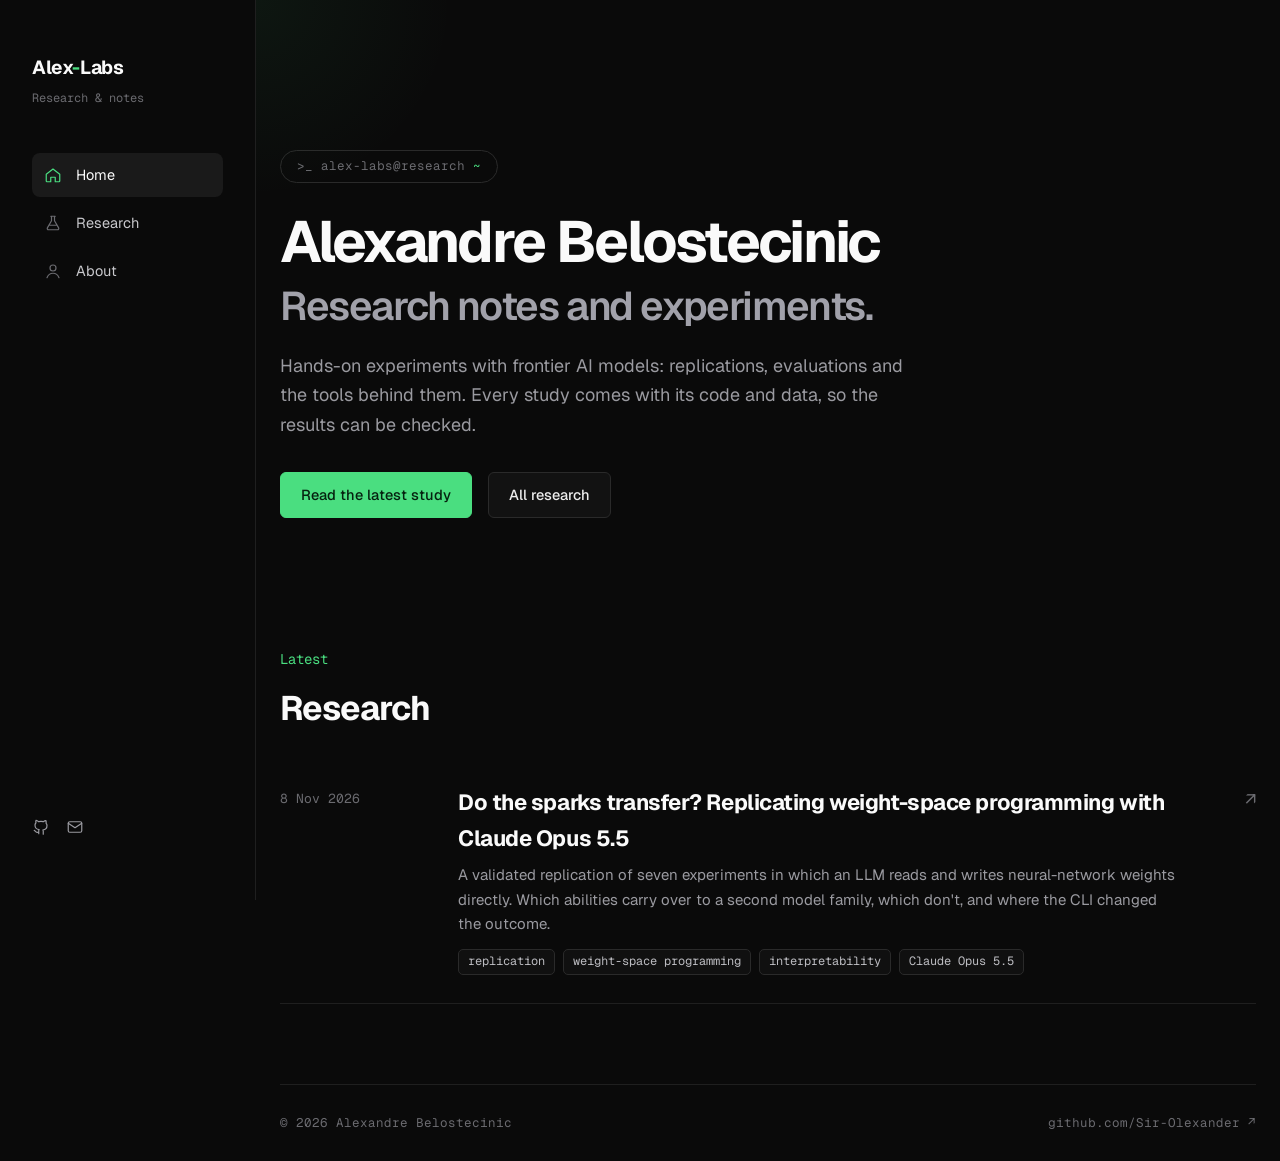
==== index.html @ bf08c970 "Research site: home, research index, about, and the weight-space programming replication" ====
<!doctype html>
<html lang="en">
<head>
<meta charset="utf-8">
<meta name="viewport" content="width=device-width, initial-scale=1">
<title>Alexandre Belostecinic — Research</title>
<meta name="description" content="Research notes and experiments by Alexandre Belostecinic: replications, evaluations and the tools behind them.">
<meta property="og:title" content="Alexandre Belostecinic — Research">
<meta property="og:description" content="Research notes and experiments by Alexandre Belostecinic: replications, evaluations and the tools behind them.">
<meta property="og:type" content="website">
<link rel="preconnect" href="https://fonts.googleapis.com">
<link rel="preconnect" href="https://fonts.gstatic.com" crossorigin>
<link href="https://fonts.googleapis.com/css2?family=Geist:wght@400;500;600;700&family=Geist+Mono:wght@400;500&display=swap" rel="stylesheet">
<link rel="icon" href="/assets/favicon.svg" type="image/svg+xml">
<link rel="stylesheet" href="/assets/site.css">
<script src="/assets/site.js" defer></script>
</head>
<body>
<aside class="sidebar">
  <div>
    <a class="brand" href="/">Alex<span>-</span>Labs</a>
    <p class="brand-sub mono">Research &amp; notes</p>
  </div>
  <nav class="nav"><a href="/" class="active"><svg viewBox="0 0 24 24"><path d="m3 11 9-7 9 7v9a1 1 0 0 1-1 1h-5v-6H9v6H4a1 1 0 0 1-1-1z"/></svg>Home</a><a href="/research/"><svg viewBox="0 0 24 24"><path d="M9 3h6M10 3v6l-5.5 9.5A1.7 1.7 0 0 0 6 21h12a1.7 1.7 0 0 0 1.5-2.5L14 9V3M7.5 15h9"/></svg>Research</a><a href="/about/"><svg viewBox="0 0 24 24"><circle cx="12" cy="8" r="4"/><path d="M4 21c1.5-4 4.5-6 8-6s6.5 2 8 6"/></svg>About</a></nav>
  <div class="side-foot">
    <a href="https://github.com/Sir-Olexander" target="_blank" rel="noopener" aria-label="GitHub"><svg viewBox="0 0 24 24"><path d="M9 19c-4 1.5-4-2-6-2.5m12 5v-3.5c0-1 .1-1.4-.5-2 2.8-.3 5.5-1.4 5.5-6a4.6 4.6 0 0 0-1.3-3.2 4.2 4.2 0 0 0-.1-3.2s-1.1-.3-3.5 1.3a12 12 0 0 0-6.2 0C6.5 2.8 5.4 3.1 5.4 3.1a4.2 4.2 0 0 0-.1 3.2A4.6 4.6 0 0 0 4 9.5c0 4.6 2.7 5.7 5.5 6-.6.6-.6 1.2-.5 2V21"/></svg></a>
    <a href="mailto:alexandrebelostecinic@gmail.com" aria-label="Email"><svg viewBox="0 0 24 24"><rect x="3" y="5" width="18" height="14" rx="2"/><path d="m3 7 9 6 9-6"/></svg></a>
  </div>
</aside>
<header class="topbar">
  <a class="brand" href="/">Alex<span>-</span>Labs</a>
  <button class="menu-btn" aria-label="Menu" aria-expanded="false">☰</button>
</header>
<main>

  <div class="wrap">
  <section class="hero">
    <div class="glow" aria-hidden="true"></div>
    <span class="prompt mono">&gt;_ alex-labs@research <b>~</b></span>
    <h1>Alexandre Belostecinic</h1>
    <p class="hero-tag">Research notes and experiments.</p>
    <p class="lead">Hands-on experiments with frontier AI models: replications, evaluations and the tools behind them. Every study comes with its code and data, so the results can be checked.</p>
    <div class="cta">
      <a class="btn primary" href="/research/weight-space-programming-claude/">Read the latest study</a>
      <a class="btn" href="/research/">All research</a>
    </div>
  </section>
  <section>
    <p class="eyebrow mono">Latest</p>
    <h2>Research</h2>
    <div class="entries"><a class="entry" href="/research/weight-space-programming-claude/">
      <span class="date mono">8 Nov 2026</span>
      <div><h3>Do the sparks transfer? Replicating weight-space programming with Claude Opus 5.5</h3>
        <p>A validated replication of seven experiments in which an LLM reads and writes neural-network weights directly. Which abilities carry over to a second model family, which don't, and where the CLI changed the outcome.</p>
        <div class="tags mono"><span>replication</span><span>weight-space programming</span><span>interpretability</span><span>Claude Opus 5.5</span></div></div>
      <span class="arrow">↗</span></a></div>
  </section>
  </div>
  <footer class="footer mono"><span>© <span id="year">2026</span> Alexandre Belostecinic</span><a href="https://github.com/Sir-Olexander" target="_blank" rel="noopener">github.com/Sir-Olexander ↗</a></footer>
</main>
</body>
</html>
---- assets/site.css ----
/* Visual language shared with the portfolio (Alex-Labs): dark, Geist, green accent, left sidebar. */
:root{
  --bg:#0a0a0a; --panel:#111; --line:#1f1f1f; --line2:#2a2a2a;
  --text:#ededed; --muted:#9a9aa0; --dim:#6b6b70; --white:#fafafa;
  --accent:#4ade80; --accent-dim:rgba(74,222,128,.12);
  --side:256px;
}
*{box-sizing:border-box;margin:0;padding:0}
html{scroll-behavior:smooth}
body{background:var(--bg);color:var(--text);font:16px/1.65 Geist,system-ui,-apple-system,sans-serif;-webkit-font-smoothing:antialiased}
a{color:inherit;text-decoration:none}
.mono{font-family:"Geist Mono",ui-monospace,monospace}
code{font-family:"Geist Mono",monospace;font-size:.85em;background:#1a1a1a;border:1px solid var(--line2);padding:1px 5px;border-radius:4px;color:#cfcfcf}
svg{width:18px;height:18px;fill:none;stroke:currentColor;stroke-width:1.6;stroke-linecap:round;stroke-linejoin:round}

/* sidebar */
.sidebar{position:fixed;inset:0 auto 0 0;width:var(--side);border-right:1px solid var(--line);padding:52px 32px 56px;display:flex;flex-direction:column;gap:44px;background:var(--bg);z-index:10}
.brand{font-weight:700;font-size:19px;letter-spacing:-.02em;color:var(--white)}
.brand span{color:var(--accent)}
.brand-sub{font-size:12px;color:var(--dim);margin-top:6px}
.nav{display:flex;flex-direction:column;gap:4px}
.nav a{display:flex;align-items:center;gap:14px;padding:10px 12px;border-radius:8px;color:#c8c8cc;font-size:14.5px;transition:background .2s,color .2s}
.nav a svg{color:var(--dim);transition:color .2s}
.nav a:hover{background:#151515;color:var(--white)}
.nav a.active{background:#1a1a1a;color:var(--white)}
.nav a.active svg{color:var(--accent)}
.side-foot{margin-top:auto;display:flex;gap:16px;color:var(--muted)}
.side-foot a:hover{color:var(--white)}
.topbar{display:none}

main{margin-left:var(--side);padding:0 24px}
.wrap{max-width:1136px}
.section{padding:110px 0 40px}
.eyebrow{color:var(--accent);font-size:14px;margin-bottom:18px}
h1{font-size:clamp(38px,5.4vw,58px);line-height:1.06;letter-spacing:-.04em;font-weight:700;color:var(--white)}
h2{font-size:34px;line-height:1.15;letter-spacing:-.03em;color:var(--white);font-weight:700}
.lead{color:var(--muted);font-size:18px;max-width:640px;margin-top:22px}
.section-lead{color:var(--muted);font-size:17px;margin-top:14px;padding-bottom:36px;border-bottom:1px solid var(--line)}

/* home */
.hero{position:relative;min-height:72vh;display:flex;flex-direction:column;justify-content:center;max-width:900px;padding:80px 0 60px}
.glow{position:absolute;left:-24px;top:0;width:200px;height:200px;background:radial-gradient(circle at 0 0,rgba(74,222,128,.06),transparent 70%);pointer-events:none}
.prompt{align-self:flex-start;border:1px solid var(--line2);border-radius:999px;padding:5px 16px;font-size:12.5px;color:var(--dim);margin-bottom:28px}
.prompt b{color:var(--accent);font-weight:400}
.hero-tag{font-size:clamp(26px,3.6vw,40px);font-weight:600;letter-spacing:-.035em;color:#a1a1aa;margin-top:10px;line-height:1.15}
.cta{display:flex;gap:16px;margin-top:32px;flex-wrap:wrap}
.btn{display:inline-flex;align-items:center;gap:8px;padding:10px 20px;border-radius:6px;border:1px solid var(--line2);background:#121212;font-size:14.5px;font-weight:500;transition:transform .15s,background .2s,border-color .2s}
.btn:hover{border-color:#3a3a3a;background:#171717}
.btn.primary{background:var(--accent);border-color:var(--accent);color:#06210f}
.btn.primary:hover{background:#6ee79a;transform:translateY(-1px)}

/* entry list (research index, home) */
.entries{margin-top:28px}
.entry{display:grid;grid-template-columns:150px 1fr auto;gap:28px;align-items:start;padding:28px 0;border-bottom:1px solid var(--line);transition:background .2s}
.entry:hover h3{color:var(--accent)}
.entry .date{font-size:13px;color:var(--dim);padding-top:4px}
.entry h3{font-size:22px;color:var(--white);letter-spacing:-.02em;transition:color .2s}
.entry p{color:var(--muted);font-size:15px;margin-top:6px;max-width:720px}
.tags{display:flex;flex-wrap:wrap;gap:8px;margin-top:12px}
.tags span{font-size:12px;border:1px solid var(--line2);border-radius:5px;padding:2px 9px;color:#bdbdc2;background:#101010}
.entry .arrow{color:var(--dim);font-size:18px;padding-top:2px;transition:color .2s,transform .2s}
.entry:hover .arrow{color:var(--accent);transform:translate(2px,-2px)}
.empty-note{color:var(--dim);font-size:14.5px;padding:24px 0}

/* article */
.article{max-width:760px;padding:96px 0 40px}
.article-meta{display:flex;flex-wrap:wrap;gap:8px 18px;font-size:13px;color:var(--dim);margin-top:22px}
.article-meta b{color:#c8c8cc;font-weight:500}
.tldr{margin-top:36px;border:1px solid rgba(74,222,128,.22);background:rgba(74,222,128,.04);border-radius:12px;padding:22px 26px}
.tldr .k{font-size:12px;letter-spacing:.14em;color:var(--accent)}
.tldr p,.tldr li{color:#d6d6da;font-size:15.5px}
.tldr ul{margin-top:8px;padding-left:18px}
.prose{margin-top:8px}
.prose h2{font-size:26px;margin:64px 0 4px;scroll-margin-top:24px}
.prose h2 .n{color:var(--accent);font-family:"Geist Mono",monospace;font-size:15px;font-weight:400;margin-right:10px}
.prose h3{font-size:18px;color:var(--white);margin:34px 0 4px;letter-spacing:-.01em}
.prose p{color:#c9c9ce;margin-top:16px}
.prose ul,.prose ol{color:#c9c9ce;margin-top:14px;padding-left:22px}
.prose li{margin-top:6px}
.prose li::marker{color:var(--dim)}
.prose strong{color:var(--white);font-weight:600}
.prose a,.link{color:var(--accent);border-bottom:1px solid rgba(74,222,128,.35)}
.prose a:hover,.link:hover{border-bottom-color:var(--accent)}
.prose blockquote{margin-top:18px;border-left:2px solid var(--accent);padding:4px 0 4px 18px;color:var(--muted);font-style:italic}
.prose pre{margin-top:16px;background:#0f0f0f;border:1px solid var(--line2);border-radius:8px;padding:16px 18px;overflow-x:auto;font-size:13px;line-height:1.55}
.prose pre code{background:none;border:none;padding:0}
.note{margin-top:18px;border:1px solid var(--line2);background:#0f0f0f;border-radius:10px;padding:16px 20px;color:var(--muted);font-size:14.5px}
.note b{color:var(--white)}

/* tables */
.table-wrap{margin-top:20px;overflow-x:auto;border:1px solid var(--line);border-radius:10px}
table{width:100%;border-collapse:collapse;font-size:14px}
th,td{text-align:left;padding:10px 14px;border-bottom:1px solid var(--line);vertical-align:top}
th{font-family:"Geist Mono",monospace;font-weight:400;font-size:12px;letter-spacing:.06em;color:var(--dim);background:#0f0f0f}
td{color:#cfcfd4}
tr:last-child td{border-bottom:none}
td.num,th.num{text-align:right;font-variant-numeric:tabular-nums;white-space:nowrap}
td .win{color:var(--accent)}
.cap{font-size:13px;color:var(--dim);margin-top:10px}

/* table of contents */
.toc{margin-top:36px;border-top:1px solid var(--line);border-bottom:1px solid var(--line);padding:18px 0}
.toc .k{font-size:12px;letter-spacing:.14em;color:var(--dim)}
.toc ol{list-style:none;columns:2;column-gap:32px;margin-top:10px}
.toc li{font-size:14px;padding:3px 0}
.toc a{color:#c8c8cc}
.toc a:hover{color:var(--accent)}
.toc .n{color:var(--accent);font-family:"Geist Mono",monospace;font-size:12px;margin-right:8px}

.footer{border-top:1px solid var(--line);color:var(--dim);font-size:12.5px;padding:28px 0;margin-top:80px;max-width:1136px;display:flex;justify-content:space-between;gap:16px;flex-wrap:wrap}
.footer a:hover{color:var(--white)}

@media (prefers-reduced-motion:reduce){*{animation:none!important;transition:none!important}}
@media (max-width:820px){
  .sidebar{transform:translateX(-100%);transition:transform .3s;width:260px}
  body.menu-open .sidebar{transform:none}
  .topbar{display:flex;position:sticky;top:0;z-index:9;justify-content:space-between;align-items:center;padding:14px 20px;background:rgba(10,10,10,.9);backdrop-filter:blur(8px);border-bottom:1px solid var(--line)}
  .menu-btn{background:none;border:1px solid var(--line2);color:#fff;border-radius:6px;padding:4px 10px;font-size:16px}
  main{margin-left:0;padding:0 20px}
  .hero{min-height:auto;padding:70px 0 40px}
  .section{padding-top:70px}
  .article{padding-top:56px}
  .entry{grid-template-columns:1fr;gap:6px}
  .entry .arrow{display:none}
  .toc ol{columns:1}
}
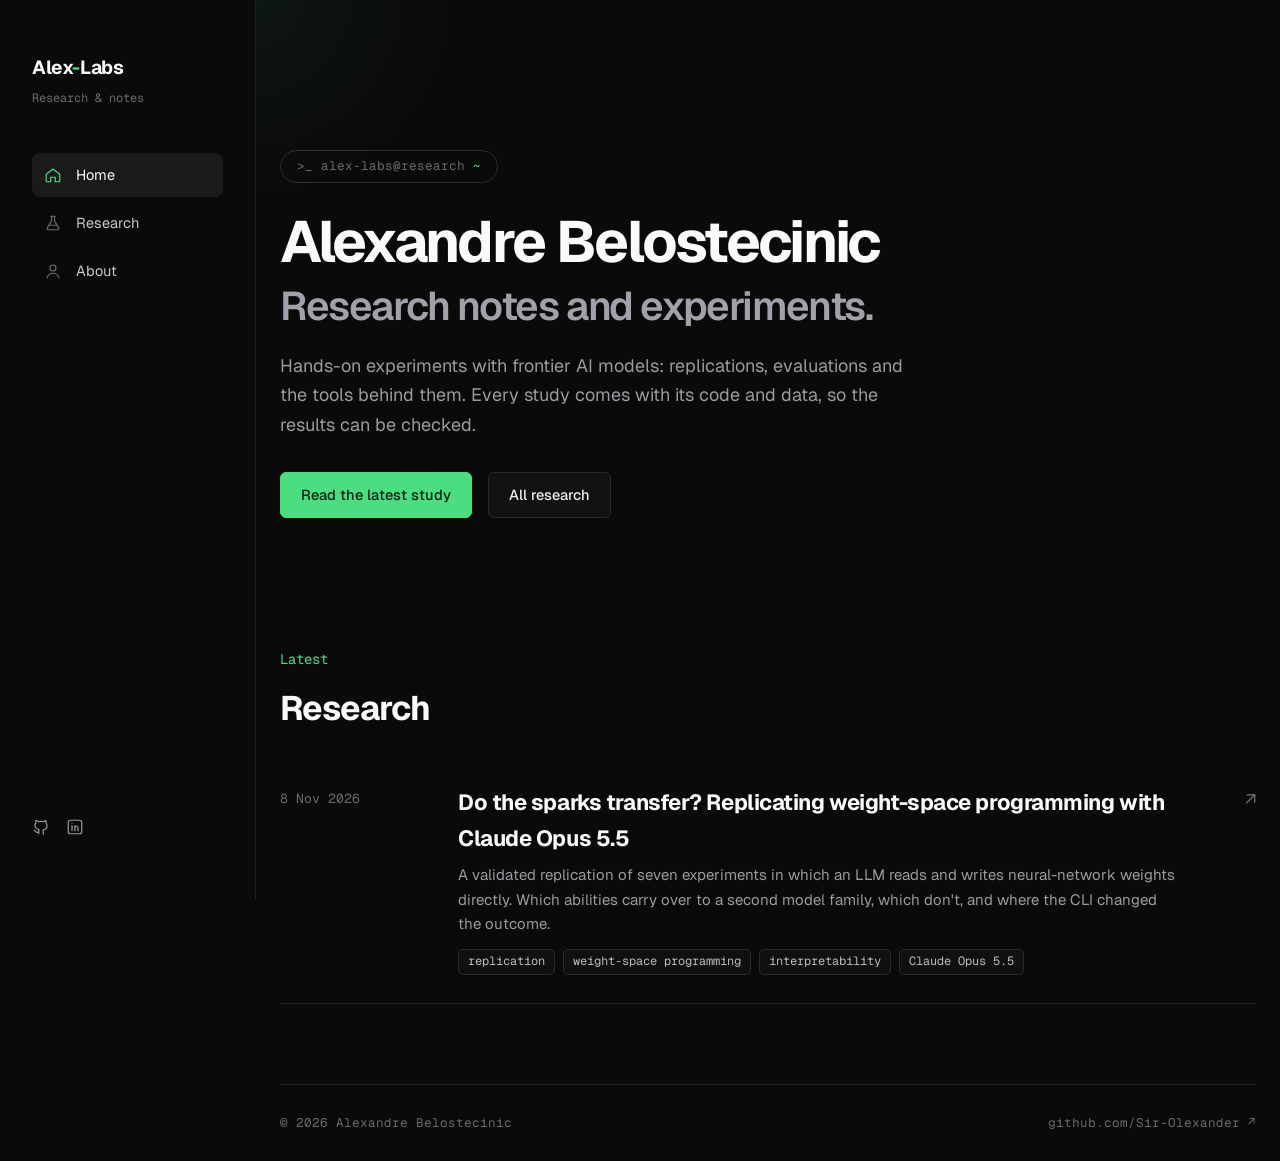
==== commit 496367df: "Replace email with LinkedIn on About page and sidebar" ====
--- a/index.html
+++ b/index.html
@@ -24,7 +24,7 @@
   <nav class="nav"><a href="/" class="active"><svg viewBox="0 0 24 24"><path d="m3 11 9-7 9 7v9a1 1 0 0 1-1 1h-5v-6H9v6H4a1 1 0 0 1-1-1z"/></svg>Home</a><a href="/research/"><svg viewBox="0 0 24 24"><path d="M9 3h6M10 3v6l-5.5 9.5A1.7 1.7 0 0 0 6 21h12a1.7 1.7 0 0 0 1.5-2.5L14 9V3M7.5 15h9"/></svg>Research</a><a href="/about/"><svg viewBox="0 0 24 24"><circle cx="12" cy="8" r="4"/><path d="M4 21c1.5-4 4.5-6 8-6s6.5 2 8 6"/></svg>About</a></nav>
   <div class="side-foot">
     <a href="https://github.com/Sir-Olexander" target="_blank" rel="noopener" aria-label="GitHub"><svg viewBox="0 0 24 24"><path d="M9 19c-4 1.5-4-2-6-2.5m12 5v-3.5c0-1 .1-1.4-.5-2 2.8-.3 5.5-1.4 5.5-6a4.6 4.6 0 0 0-1.3-3.2 4.2 4.2 0 0 0-.1-3.2s-1.1-.3-3.5 1.3a12 12 0 0 0-6.2 0C6.5 2.8 5.4 3.1 5.4 3.1a4.2 4.2 0 0 0-.1 3.2A4.6 4.6 0 0 0 4 9.5c0 4.6 2.7 5.7 5.5 6-.6.6-.6 1.2-.5 2V21"/></svg></a>
-    <a href="mailto:alexandrebelostecinic@gmail.com" aria-label="Email"><svg viewBox="0 0 24 24"><rect x="3" y="5" width="18" height="14" rx="2"/><path d="m3 7 9 6 9-6"/></svg></a>
+    <a href="https://www.linkedin.com/in/aubelos/" target="_blank" rel="noopener" aria-label="LinkedIn"><svg viewBox="0 0 24 24"><rect x="3" y="3" width="18" height="18" rx="3"/><path d="M8 10v7M8 7v.01M12 17v-4a2 2 0 0 1 4 0v4M12 10v7"/></svg></a>
   </div>
 </aside>
 <header class="topbar">
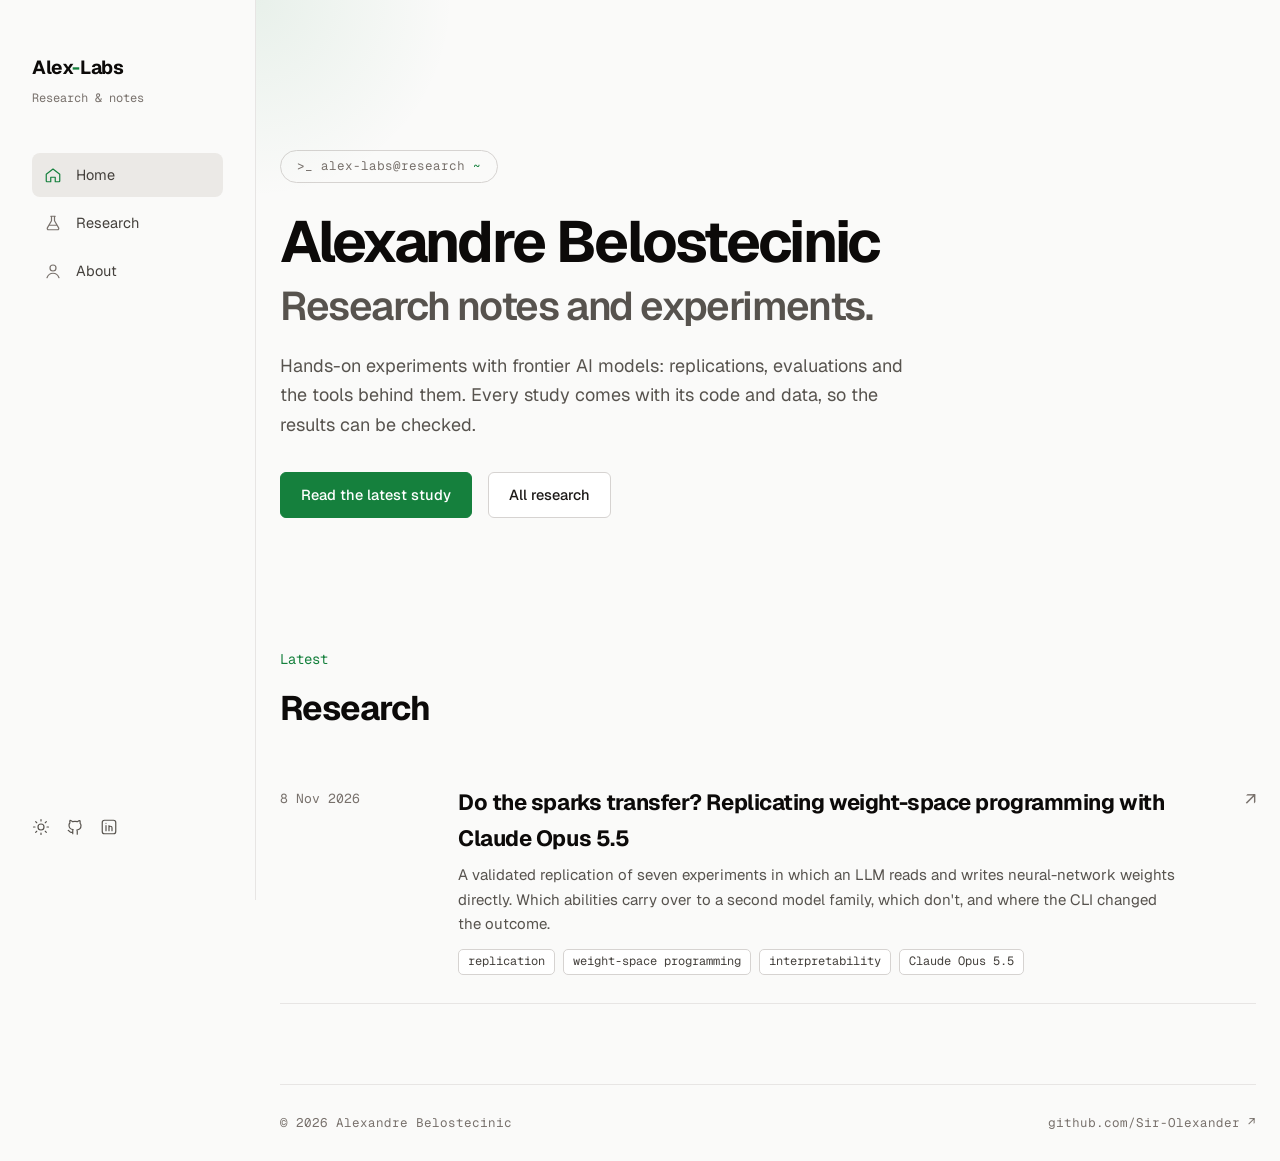
==== commit 190f82fa: "Add light theme with toggle (follows system setting by default); highlight winning table cells" ====
--- a/index.html
+++ b/index.html
@@ -11,6 +11,7 @@
 <link rel="preconnect" href="https://fonts.googleapis.com">
 <link rel="preconnect" href="https://fonts.gstatic.com" crossorigin>
 <link href="https://fonts.googleapis.com/css2?family=Geist:wght@400;500;600;700&family=Geist+Mono:wght@400;500&display=swap" rel="stylesheet">
+<script>(function(){try{var t=localStorage.getItem("theme");}catch(e){}if(!t)t=matchMedia("(prefers-color-scheme: light)").matches?"light":"dark";document.documentElement.dataset.theme=t;})();</script>
 <link rel="icon" href="/assets/favicon.svg" type="image/svg+xml">
 <link rel="stylesheet" href="/assets/site.css">
 <script src="/assets/site.js" defer></script>
@@ -23,13 +24,14 @@
   </div>
   <nav class="nav"><a href="/" class="active"><svg viewBox="0 0 24 24"><path d="m3 11 9-7 9 7v9a1 1 0 0 1-1 1h-5v-6H9v6H4a1 1 0 0 1-1-1z"/></svg>Home</a><a href="/research/"><svg viewBox="0 0 24 24"><path d="M9 3h6M10 3v6l-5.5 9.5A1.7 1.7 0 0 0 6 21h12a1.7 1.7 0 0 0 1.5-2.5L14 9V3M7.5 15h9"/></svg>Research</a><a href="/about/"><svg viewBox="0 0 24 24"><circle cx="12" cy="8" r="4"/><path d="M4 21c1.5-4 4.5-6 8-6s6.5 2 8 6"/></svg>About</a></nav>
   <div class="side-foot">
+    <button class="theme-btn" aria-label="Switch light/dark theme" title="Light / dark"><svg class="moon" viewBox="0 0 24 24"><path d="M21 12.8A9 9 0 1 1 11.2 3a7 7 0 0 0 9.8 9.8z"/></svg><svg class="sun" viewBox="0 0 24 24"><circle cx="12" cy="12" r="4"/><path d="M12 2v2M12 20v2M4.9 4.9l1.4 1.4M17.7 17.7l1.4 1.4M2 12h2M20 12h2M4.9 19.1l1.4-1.4M17.7 6.3l1.4-1.4"/></svg></button>
     <a href="https://github.com/Sir-Olexander" target="_blank" rel="noopener" aria-label="GitHub"><svg viewBox="0 0 24 24"><path d="M9 19c-4 1.5-4-2-6-2.5m12 5v-3.5c0-1 .1-1.4-.5-2 2.8-.3 5.5-1.4 5.5-6a4.6 4.6 0 0 0-1.3-3.2 4.2 4.2 0 0 0-.1-3.2s-1.1-.3-3.5 1.3a12 12 0 0 0-6.2 0C6.5 2.8 5.4 3.1 5.4 3.1a4.2 4.2 0 0 0-.1 3.2A4.6 4.6 0 0 0 4 9.5c0 4.6 2.7 5.7 5.5 6-.6.6-.6 1.2-.5 2V21"/></svg></a>
     <a href="https://www.linkedin.com/in/aubelos/" target="_blank" rel="noopener" aria-label="LinkedIn"><svg viewBox="0 0 24 24"><rect x="3" y="3" width="18" height="18" rx="3"/><path d="M8 10v7M8 7v.01M12 17v-4a2 2 0 0 1 4 0v4M12 10v7"/></svg></a>
   </div>
 </aside>
 <header class="topbar">
   <a class="brand" href="/">Alex<span>-</span>Labs</a>
-  <button class="menu-btn" aria-label="Menu" aria-expanded="false">☰</button>
+  <div class="topbar-right"><button class="theme-btn" aria-label="Switch light/dark theme" title="Light / dark"><svg class="moon" viewBox="0 0 24 24"><path d="M21 12.8A9 9 0 1 1 11.2 3a7 7 0 0 0 9.8 9.8z"/></svg><svg class="sun" viewBox="0 0 24 24"><circle cx="12" cy="12" r="4"/><path d="M12 2v2M12 20v2M4.9 4.9l1.4 1.4M17.7 17.7l1.4 1.4M2 12h2M20 12h2M4.9 19.1l1.4-1.4M17.7 6.3l1.4-1.4"/></svg></button><button class="menu-btn" aria-label="Menu" aria-expanded="false">☰</button></div>
 </header>
 <main>
 
--- a/assets/site.css
+++ b/assets/site.css
@@ -95,7 +95,7 @@
 td{color:#cfcfd4}
 tr:last-child td{border-bottom:none}
 td.num,th.num{text-align:right;font-variant-numeric:tabular-nums;white-space:nowrap}
-td .win{color:var(--accent)}
+td .win,td.win{color:var(--accent)}
 .cap{font-size:13px;color:var(--dim);margin-top:10px}
 
 /* table of contents */
@@ -124,3 +124,38 @@
   .entry .arrow{display:none}
   .toc ol{columns:1}
 }
+
+/* ---------- light theme ----------
+   Chosen by the toggle (saved in localStorage) or, if never toggled, by the system setting.
+   The <html data-theme> attribute is set before the page renders (inline script in <head>). */
+.theme-btn{background:none;border:none;color:inherit;cursor:pointer;padding:0;display:inline-flex}
+.theme-btn .sun{display:none}
+[data-theme=light] .theme-btn .sun{display:block}
+[data-theme=light] .theme-btn .moon{display:none}
+.topbar-right{display:flex;align-items:center;gap:12px}
+[data-theme=light]{
+  --bg:#fafaf9; --panel:#ffffff; --line:#e7e5e4; --line2:#d6d3d1;
+  --text:#1c1917; --muted:#57534e; --dim:#78716c; --white:#0c0a09;
+  --accent:#15803d; --accent-dim:rgba(21,128,61,.10);
+}
+[data-theme=light] body{color:var(--text)}
+[data-theme=light] code{background:#f1f0ee;border-color:var(--line2);color:#292524}
+[data-theme=light] .nav a{color:#44403c}
+[data-theme=light] .nav a:hover{background:#f1f0ee}
+[data-theme=light] .nav a.active{background:#ebe9e6}
+[data-theme=light] .glow{background:radial-gradient(circle at 0 0,rgba(21,128,61,.08),transparent 70%)}
+[data-theme=light] .hero-tag{color:#57534e}
+[data-theme=light] .btn{background:#fff}
+[data-theme=light] .btn:hover{background:#f5f5f4;border-color:#a8a29e}
+[data-theme=light] .btn.primary{background:var(--accent);border-color:var(--accent);color:#fff}
+[data-theme=light] .btn.primary:hover{background:#166534}
+[data-theme=light] .tags span{background:#fff;color:#44403c}
+[data-theme=light] .tldr{border-color:rgba(21,128,61,.25);background:rgba(21,128,61,.05)}
+[data-theme=light] .tldr p,[data-theme=light] .tldr li{color:#292524}
+[data-theme=light] .prose p,[data-theme=light] .prose ul,[data-theme=light] .prose ol{color:#292524}
+[data-theme=light] .prose a,[data-theme=light] .link{border-bottom-color:rgba(21,128,61,.35)}
+[data-theme=light] .prose pre,[data-theme=light] .note,[data-theme=light] th{background:#f5f5f4}
+[data-theme=light] td{color:#292524}
+[data-theme=light] .toc a{color:#44403c}
+[data-theme=light] .topbar{background:rgba(250,250,249,.9)}
+[data-theme=light] .menu-btn{color:var(--text)}
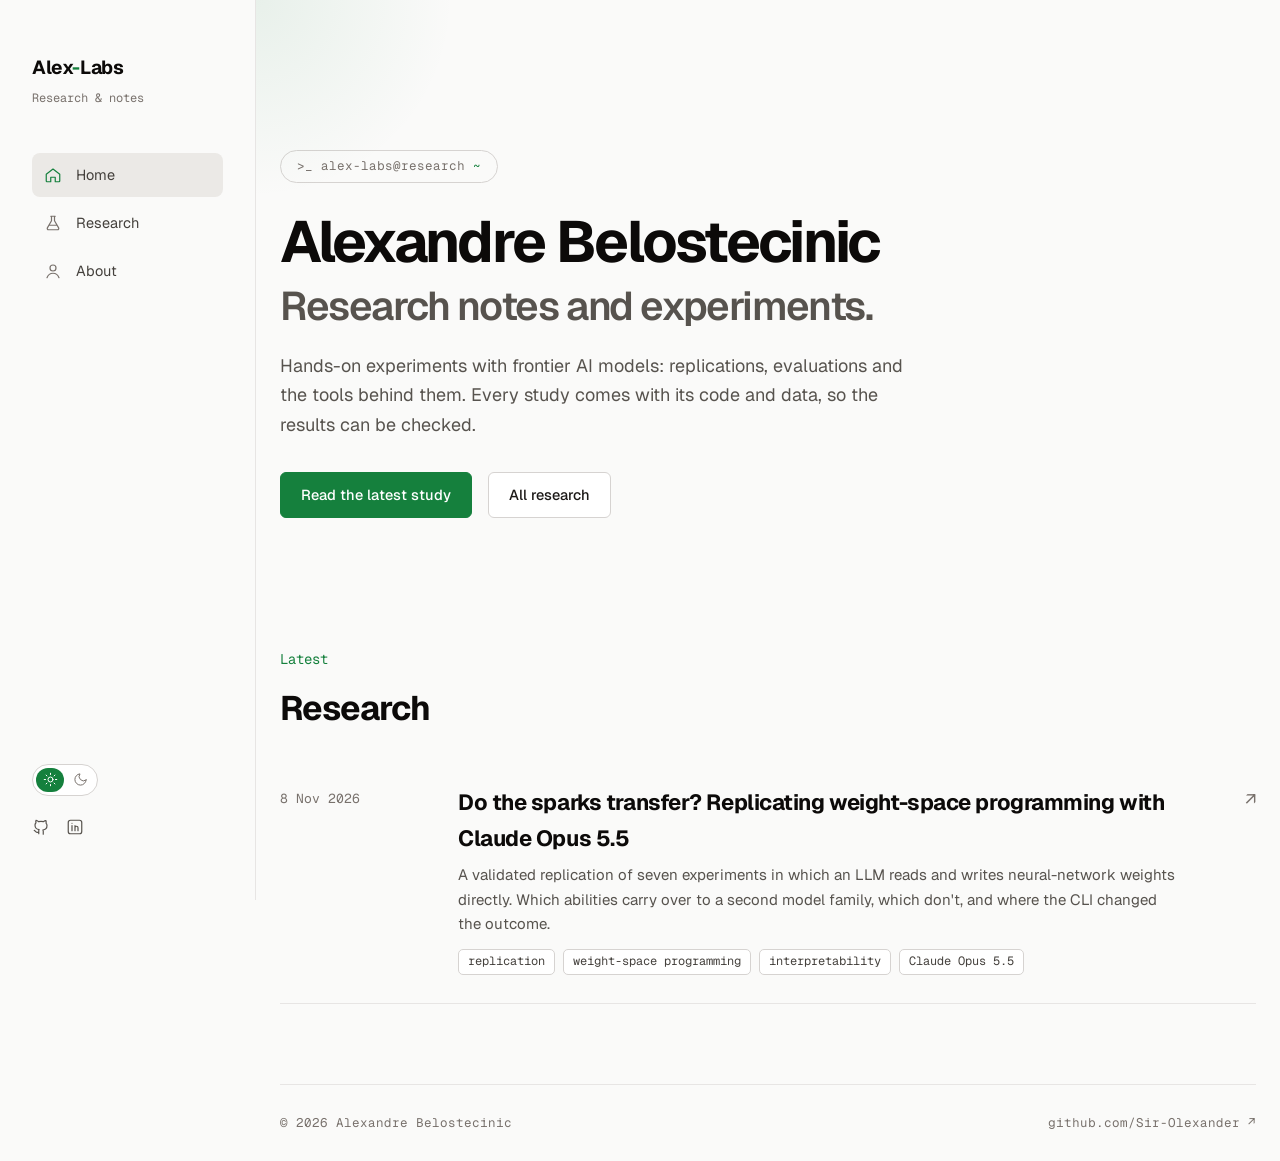
==== commit c991c8c3: "Sun/moon theme switch; wording fixes in the replication post" ====
--- a/index.html
+++ b/index.html
@@ -23,15 +23,17 @@
     <p class="brand-sub mono">Research &amp; notes</p>
   </div>
   <nav class="nav"><a href="/" class="active"><svg viewBox="0 0 24 24"><path d="m3 11 9-7 9 7v9a1 1 0 0 1-1 1h-5v-6H9v6H4a1 1 0 0 1-1-1z"/></svg>Home</a><a href="/research/"><svg viewBox="0 0 24 24"><path d="M9 3h6M10 3v6l-5.5 9.5A1.7 1.7 0 0 0 6 21h12a1.7 1.7 0 0 0 1.5-2.5L14 9V3M7.5 15h9"/></svg>Research</a><a href="/about/"><svg viewBox="0 0 24 24"><circle cx="12" cy="8" r="4"/><path d="M4 21c1.5-4 4.5-6 8-6s6.5 2 8 6"/></svg>About</a></nav>
+  <div class="side-bottom">
+    <button class="theme-btn" role="switch" aria-label="Dark theme" title="Switch theme"><span class="opt sun"><svg viewBox="0 0 24 24"><circle cx="12" cy="12" r="4"/><path d="M12 2v2M12 20v2M4.9 4.9l1.4 1.4M17.7 17.7l1.4 1.4M2 12h2M20 12h2M4.9 19.1l1.4-1.4M17.7 6.3l1.4-1.4"/></svg></span><span class="opt moon"><svg viewBox="0 0 24 24"><path d="M21 12.8A9 9 0 1 1 11.2 3a7 7 0 0 0 9.8 9.8z"/></svg></span></button>
   <div class="side-foot">
-    <button class="theme-btn" aria-label="Switch light/dark theme" title="Light / dark"><svg class="moon" viewBox="0 0 24 24"><path d="M21 12.8A9 9 0 1 1 11.2 3a7 7 0 0 0 9.8 9.8z"/></svg><svg class="sun" viewBox="0 0 24 24"><circle cx="12" cy="12" r="4"/><path d="M12 2v2M12 20v2M4.9 4.9l1.4 1.4M17.7 17.7l1.4 1.4M2 12h2M20 12h2M4.9 19.1l1.4-1.4M17.7 6.3l1.4-1.4"/></svg></button>
     <a href="https://github.com/Sir-Olexander" target="_blank" rel="noopener" aria-label="GitHub"><svg viewBox="0 0 24 24"><path d="M9 19c-4 1.5-4-2-6-2.5m12 5v-3.5c0-1 .1-1.4-.5-2 2.8-.3 5.5-1.4 5.5-6a4.6 4.6 0 0 0-1.3-3.2 4.2 4.2 0 0 0-.1-3.2s-1.1-.3-3.5 1.3a12 12 0 0 0-6.2 0C6.5 2.8 5.4 3.1 5.4 3.1a4.2 4.2 0 0 0-.1 3.2A4.6 4.6 0 0 0 4 9.5c0 4.6 2.7 5.7 5.5 6-.6.6-.6 1.2-.5 2V21"/></svg></a>
     <a href="https://www.linkedin.com/in/aubelos/" target="_blank" rel="noopener" aria-label="LinkedIn"><svg viewBox="0 0 24 24"><rect x="3" y="3" width="18" height="18" rx="3"/><path d="M8 10v7M8 7v.01M12 17v-4a2 2 0 0 1 4 0v4M12 10v7"/></svg></a>
+  </div>
   </div>
 </aside>
 <header class="topbar">
   <a class="brand" href="/">Alex<span>-</span>Labs</a>
-  <div class="topbar-right"><button class="theme-btn" aria-label="Switch light/dark theme" title="Light / dark"><svg class="moon" viewBox="0 0 24 24"><path d="M21 12.8A9 9 0 1 1 11.2 3a7 7 0 0 0 9.8 9.8z"/></svg><svg class="sun" viewBox="0 0 24 24"><circle cx="12" cy="12" r="4"/><path d="M12 2v2M12 20v2M4.9 4.9l1.4 1.4M17.7 17.7l1.4 1.4M2 12h2M20 12h2M4.9 19.1l1.4-1.4M17.7 6.3l1.4-1.4"/></svg></button><button class="menu-btn" aria-label="Menu" aria-expanded="false">☰</button></div>
+  <div class="topbar-right"><button class="theme-btn" role="switch" aria-label="Dark theme" title="Switch theme"><span class="opt sun"><svg viewBox="0 0 24 24"><circle cx="12" cy="12" r="4"/><path d="M12 2v2M12 20v2M4.9 4.9l1.4 1.4M17.7 17.7l1.4 1.4M2 12h2M20 12h2M4.9 19.1l1.4-1.4M17.7 6.3l1.4-1.4"/></svg></span><span class="opt moon"><svg viewBox="0 0 24 24"><path d="M21 12.8A9 9 0 1 1 11.2 3a7 7 0 0 0 9.8 9.8z"/></svg></span></button><button class="menu-btn" aria-label="Menu" aria-expanded="false">☰</button></div>
 </header>
 <main>
 
--- a/assets/site.css
+++ b/assets/site.css
@@ -128,10 +128,17 @@
 /* ---------- light theme ----------
    Chosen by the toggle (saved in localStorage) or, if never toggled, by the system setting.
    The <html data-theme> attribute is set before the page renders (inline script in <head>). */
-.theme-btn{background:none;border:none;color:inherit;cursor:pointer;padding:0;display:inline-flex}
-.theme-btn .sun{display:none}
-[data-theme=light] .theme-btn .sun{display:block}
-[data-theme=light] .theme-btn .moon{display:none}
+.side-bottom{margin-top:auto;display:flex;flex-direction:column;gap:22px}
+.side-bottom .side-foot{margin-top:0}
+/* theme switch: a pill holding a sun and a moon; the active theme's icon is filled with the accent */
+.theme-btn{display:inline-flex;align-self:flex-start;gap:2px;padding:3px;border:1px solid var(--line2);border-radius:999px;background:var(--panel);cursor:pointer;transition:border-color .2s}
+.theme-btn:hover{border-color:var(--dim)}
+.theme-btn .opt{display:inline-flex;align-items:center;justify-content:center;width:28px;height:24px;border-radius:999px;color:var(--dim);transition:background .25s,color .25s}
+.theme-btn .opt svg{width:15px;height:15px}
+.theme-btn .moon{background:var(--accent);color:#06210f}
+[data-theme=light] .theme-btn .moon{background:none;color:var(--dim)}
+[data-theme=light] .theme-btn .sun{background:var(--accent);color:#fff}
+.theme-btn:focus-visible{outline:2px solid var(--accent);outline-offset:2px}
 .topbar-right{display:flex;align-items:center;gap:12px}
 [data-theme=light]{
   --bg:#fafaf9; --panel:#ffffff; --line:#e7e5e4; --line2:#d6d3d1;
